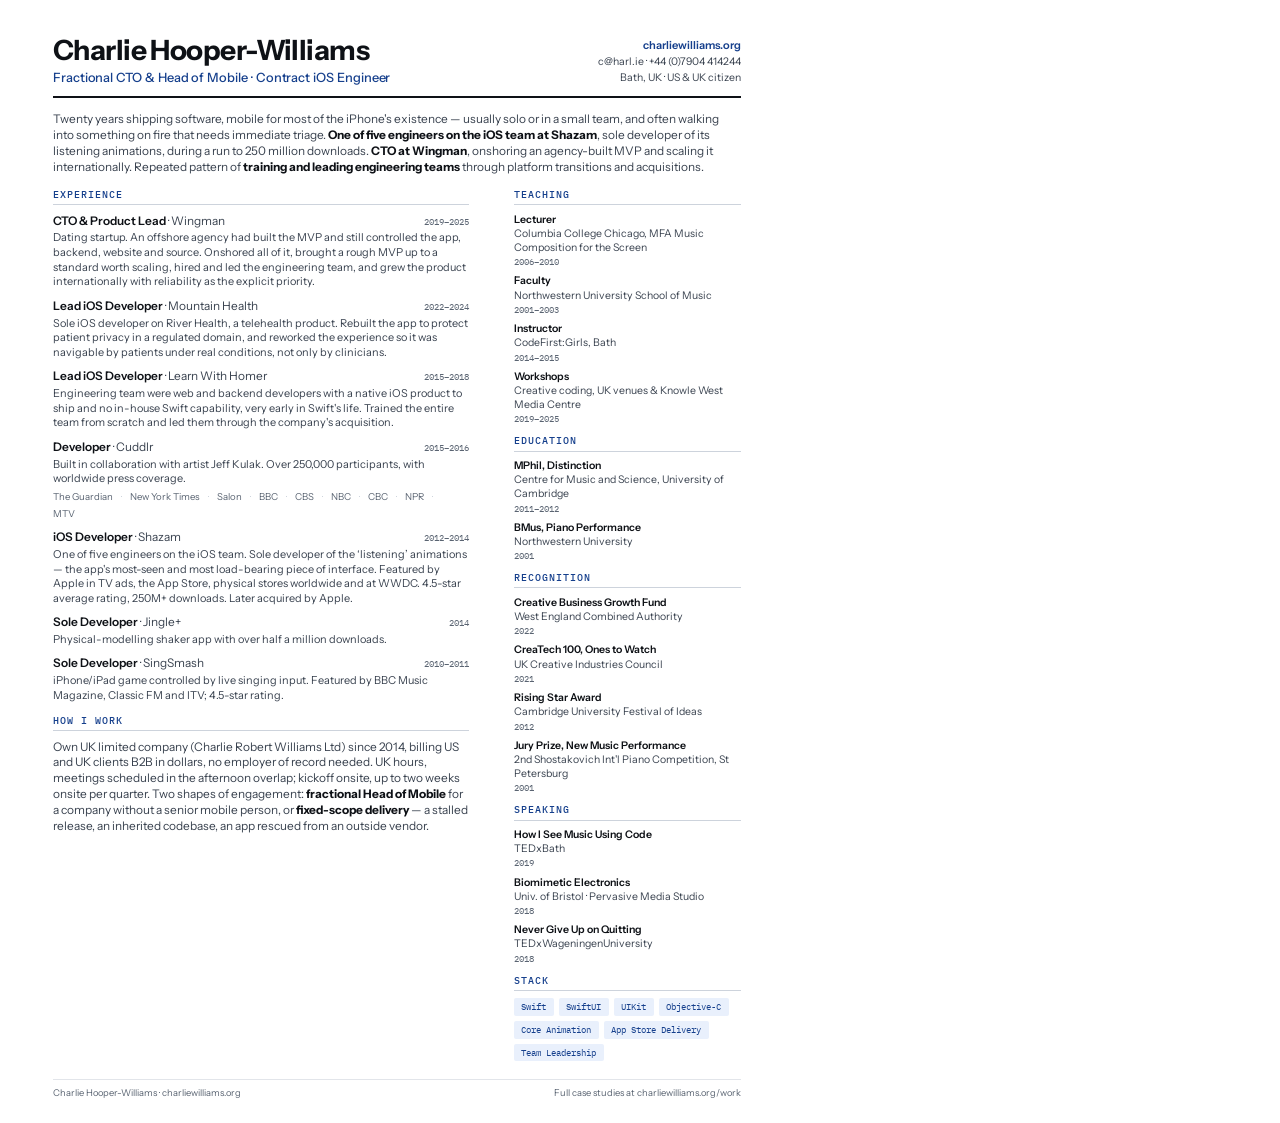
==== cv-build/cv.html @ 12a5b496 "Add downloadable CV and name the Ltd company - New one-pager CV (CHooperWilliams-CV-2026.pdf) rebuil" ====
<!doctype html>
<html lang="en">
<head>
<meta charset="utf-8">
<title>Charlie Hooper-Williams — CV</title>
<link rel="preconnect" href="https://fonts.googleapis.com">
<link rel="preconnect" href="https://fonts.gstatic.com" crossorigin>
<link rel="stylesheet" href="https://fonts.googleapis.com/css2?family=Instrument+Sans:wght@400;500;600;700&family=IBM+Plex+Mono:wght@400;500&display=swap">
<style>
  @page { size: A4; margin: 0; }
  :root{
    --ink:#0E1116; --ink-2:#39424F; --muted:#5A6472;
    --rule:#E2E5EA; --rule-strong:#CDD3DC;
    --accent:#1B4FB0; --accent-ink:#153F8C; --accent-soft:#E9F0FC;
    --paper:#FFFFFF; --surface:#F5F6F8;
  }
  *{box-sizing:border-box}
  html,body{margin:0; padding:0}
  body{
    width:210mm; min-height:297mm; background:var(--paper); color:var(--ink);
    font-family:"Instrument Sans","Helvetica Neue",Arial,sans-serif;
    font-size:8.6pt; line-height:1.34;
    -webkit-font-smoothing:antialiased;
  }
  .page{padding:9.5mm 14mm 6mm}

  /* ---- header ---- */
  header{display:flex; justify-content:space-between; align-items:flex-end; gap:18px;
    border-bottom:1.5pt solid var(--ink); padding-bottom:7pt; margin-bottom:10pt}
  h1{margin:0; font-size:21pt; font-weight:700; letter-spacing:-.02em; line-height:1}
  .role{margin-top:4pt; font-size:9.6pt; color:var(--accent-ink); font-weight:500; letter-spacing:-.005em}
  .contact{text-align:right; font-size:7.9pt; color:var(--ink-2); line-height:1.55}
  .contact a{color:var(--ink-2); text-decoration:none}
  .contact .lead{color:var(--accent-ink); font-weight:600; font-size:8.3pt}

  /* ---- layout ---- */
  .cols{display:grid; grid-template-columns:1fr 60mm; gap:12mm; align-items:start}
  section{margin-bottom:8.5pt}
  section:last-child{margin-bottom:0}
  h2{
    font-family:"IBM Plex Mono",ui-monospace,monospace; font-size:7.3pt; font-weight:500;
    letter-spacing:.1em; text-transform:uppercase; color:var(--accent-ink);
    margin:0 0 5.5pt; padding-bottom:2.5pt; border-bottom:0.8pt solid var(--rule-strong);
  }
  .lede{font-size:8.9pt; color:var(--ink-2); margin:0 0 10pt; max-width:100%}
  .lede strong{color:var(--ink)}

  /* ---- experience entries ---- */
  .role-entry{margin-bottom:6.5pt}
  .role-entry:last-child{margin-bottom:0}
  .rh{display:flex; justify-content:space-between; align-items:baseline; gap:10pt}
  .rh .who{font-weight:600; font-size:8.9pt}
  .rh .who .co{font-weight:400; color:var(--ink-2)}
  .rh .when{
    font-family:"IBM Plex Mono",ui-monospace,monospace; font-size:6.9pt; color:var(--muted);
    white-space:nowrap; font-variant-numeric:tabular-nums;
  }
  .role-entry p{margin:1.5pt 0 0; color:var(--ink-2); font-size:8.2pt}

  /* ---- sidebar lists ---- */
  .side section{margin-bottom:6.5pt}
  .side-entry{margin-bottom:4.5pt; font-size:7.9pt}
  .side-entry:last-child{margin-bottom:0}
  .side-entry .t{font-weight:600; color:var(--ink); display:block}
  .side-entry .o{color:var(--ink-2)}
  .side-entry .y{
    font-family:"IBM Plex Mono",ui-monospace,monospace; font-size:6.8pt; color:var(--muted);
    display:block; margin-top:1pt;
  }

  .press{
    display:flex; flex-wrap:wrap; gap:3pt 6pt; margin-top:3.5pt; font-size:7.2pt; color:var(--muted);
  }
  .press span{white-space:nowrap}
  .press span::after{content:"·"; margin-left:6pt; color:var(--rule-strong)}
  .press span:last-child::after{content:""}

  .pill-row{display:flex; flex-wrap:wrap; gap:4pt; margin-top:1pt}
  .pill{
    font-family:"IBM Plex Mono",ui-monospace,monospace; font-size:6.8pt;
    background:var(--accent-soft); color:var(--accent-ink); padding:2pt 5.5pt; border-radius:2px;
  }

  footer{
    margin-top:7pt; padding-top:5pt; border-top:0.8pt solid var(--rule);
    display:flex; justify-content:space-between; font-size:7pt; color:var(--muted);
  }
</style>
</head>
<body>
<div class="page">

  <header>
    <div>
      <h1>Charlie Hooper-Williams</h1>
      <div class="role">Fractional CTO &amp; Head of Mobile · Contract iOS Engineer</div>
    </div>
    <div class="contact">
      <div class="lead">charliewilliams.org</div>
      <div><a href="mailto:c@harl.ie">c@harl.ie</a> · +44 (0)7904 414244</div>
      <div>Bath, UK · US &amp; UK citizen</div>
    </div>
  </header>

  <p class="lede">Twenty years shipping software, mobile for most of the iPhone's existence &mdash; usually solo or in a small team, and often walking into something on fire that needs immediate triage. <strong>One of five engineers on the iOS team at Shazam</strong>, sole developer of its listening animations, during a run to 250 million downloads. <strong>CTO at Wingman</strong>, onshoring an agency-built MVP and scaling it internationally. Repeated pattern of <strong>training and leading engineering teams</strong> through platform transitions and acquisitions.</p>

  <div class="cols">
    <div class="main">

      <section>
        <h2>Experience</h2>

        <div class="role-entry">
          <div class="rh"><span class="who">CTO &amp; Product Lead <span class="co">&middot; Wingman</span></span><span class="when">2019&ndash;2025</span></div>
          <p>Dating startup. An offshore agency had built the MVP and still controlled the app, backend, website and source. Onshored all of it, brought a rough MVP up to a standard worth scaling, hired and led the engineering team, and grew the product internationally with reliability as the explicit priority.</p>
        </div>

        <div class="role-entry">
          <div class="rh"><span class="who">Lead iOS Developer <span class="co">&middot; Mountain Health</span></span><span class="when">2022&ndash;2024</span></div>
          <p>Sole iOS developer on River Health, a telehealth product. Rebuilt the app to protect patient privacy in a regulated domain, and reworked the experience so it was navigable by patients under real conditions, not only by clinicians.</p>
        </div>

        <div class="role-entry">
          <div class="rh"><span class="who">Lead iOS Developer <span class="co">&middot; Learn With Homer</span></span><span class="when">2015&ndash;2018</span></div>
          <p>Engineering team were web and backend developers with a native iOS product to ship and no in-house Swift capability, very early in Swift's life. Trained the entire team from scratch and led them through the company's acquisition.</p>
        </div>

        <div class="role-entry">
          <div class="rh"><span class="who">Developer <span class="co">&middot; Cuddlr</span></span><span class="when">2015&ndash;2016</span></div>
          <p>Built in collaboration with artist Jeff Kulak. Over 250,000 participants, with worldwide press coverage.</p>
          <div class="press">
            <span>The Guardian</span><span>New York Times</span><span>Salon</span><span>BBC</span><span>CBS</span><span>NBC</span><span>CBC</span><span>NPR</span><span>MTV</span>
          </div>
        </div>

        <div class="role-entry">
          <div class="rh"><span class="who">iOS Developer <span class="co">&middot; Shazam</span></span><span class="when">2012&ndash;2014</span></div>
          <p>One of five engineers on the iOS team. Sole developer of the &lsquo;listening&rsquo; animations &mdash; the app's most-seen and most load-bearing piece of interface. Featured by Apple in TV ads, the App Store, physical stores worldwide and at WWDC. 4.5-star average rating, 250M+ downloads. Later acquired by Apple.</p>
        </div>

        <div class="role-entry">
          <div class="rh"><span class="who">Sole Developer <span class="co">&middot; Jingle+</span></span><span class="when">2014</span></div>
          <p>Physical-modelling shaker app with over half a million downloads.</p>
        </div>

        <div class="role-entry">
          <div class="rh"><span class="who">Sole Developer <span class="co">&middot; SingSmash</span></span><span class="when">2010&ndash;2011</span></div>
          <p>iPhone/iPad game controlled by live singing input. Featured by BBC Music Magazine, Classic FM and ITV; 4.5-star rating.</p>
        </div>

      </section>

      <section>
        <h2>How I work</h2>
        <p class="lede" style="margin-bottom:0">Own UK limited company (Charlie Robert Williams Ltd) since 2014, billing US and UK clients B2B in dollars, no employer of record needed. UK hours, meetings scheduled in the afternoon overlap; kickoff onsite, up to two weeks onsite per quarter. Two shapes of engagement: <strong>fractional Head of Mobile</strong> for a company without a senior mobile person, or <strong>fixed-scope delivery</strong> &mdash; a stalled release, an inherited codebase, an app rescued from an outside vendor.</p>
      </section>

    </div>

    <div class="side">

      <section>
        <h2>Teaching</h2>
        <div class="side-entry"><span class="t">Lecturer</span><span class="o">Columbia College Chicago, MFA Music Composition for the Screen</span><span class="y">2006&ndash;2010</span></div>
        <div class="side-entry"><span class="t">Faculty</span><span class="o">Northwestern University School of Music</span><span class="y">2001&ndash;2003</span></div>
        <div class="side-entry"><span class="t">Instructor</span><span class="o">CodeFirst:Girls, Bath</span><span class="y">2014&ndash;2015</span></div>
        <div class="side-entry"><span class="t">Workshops</span><span class="o">Creative coding, UK venues &amp; Knowle West Media Centre</span><span class="y">2019&ndash;2025</span></div>
      </section>

      <section>
        <h2>Education</h2>
        <div class="side-entry"><span class="t">MPhil, Distinction</span><span class="o">Centre for Music and Science, University of Cambridge</span><span class="y">2011&ndash;2012</span></div>
        <div class="side-entry"><span class="t">BMus, Piano Performance</span><span class="o">Northwestern University</span><span class="y">2001</span></div>
      </section>

      <section>
        <h2>Recognition</h2>
        <div class="side-entry"><span class="t">Creative Business Growth Fund</span><span class="o">West England Combined Authority</span><span class="y">2022</span></div>
        <div class="side-entry"><span class="t">CreaTech 100, Ones to Watch</span><span class="o">UK Creative Industries Council</span><span class="y">2021</span></div>
        <div class="side-entry"><span class="t">Rising Star Award</span><span class="o">Cambridge University Festival of Ideas</span><span class="y">2012</span></div>
        <div class="side-entry"><span class="t">Jury Prize, New Music Performance</span><span class="o">2nd Shostakovich Int'l Piano Competition, St Petersburg</span><span class="y">2001</span></div>
      </section>

      <section>
        <h2>Speaking</h2>
        <div class="side-entry"><span class="t">How I See Music Using Code</span><span class="o">TEDxBath</span><span class="y">2019</span></div>
        <div class="side-entry"><span class="t">Biomimetic Electronics</span><span class="o">Univ. of Bristol &middot; Pervasive Media Studio</span><span class="y">2018</span></div>
        <div class="side-entry"><span class="t">Never Give Up on Quitting</span><span class="o">TEDxWageningenUniversity</span><span class="y">2018</span></div>
      </section>

      <section>
        <h2>Stack</h2>
        <div class="pill-row">
          <span class="pill">Swift</span><span class="pill">SwiftUI</span><span class="pill">UIKit</span>
          <span class="pill">Objective-C</span><span class="pill">Core Animation</span>
          <span class="pill">App Store Delivery</span><span class="pill">Team Leadership</span>
        </div>
      </section>

    </div>
  </div>

  <footer>
    <span>Charlie Hooper-Williams &middot; charliewilliams.org</span>
    <span>Full case studies at charliewilliams.org/work</span>
  </footer>

</div>
</body>
</html>
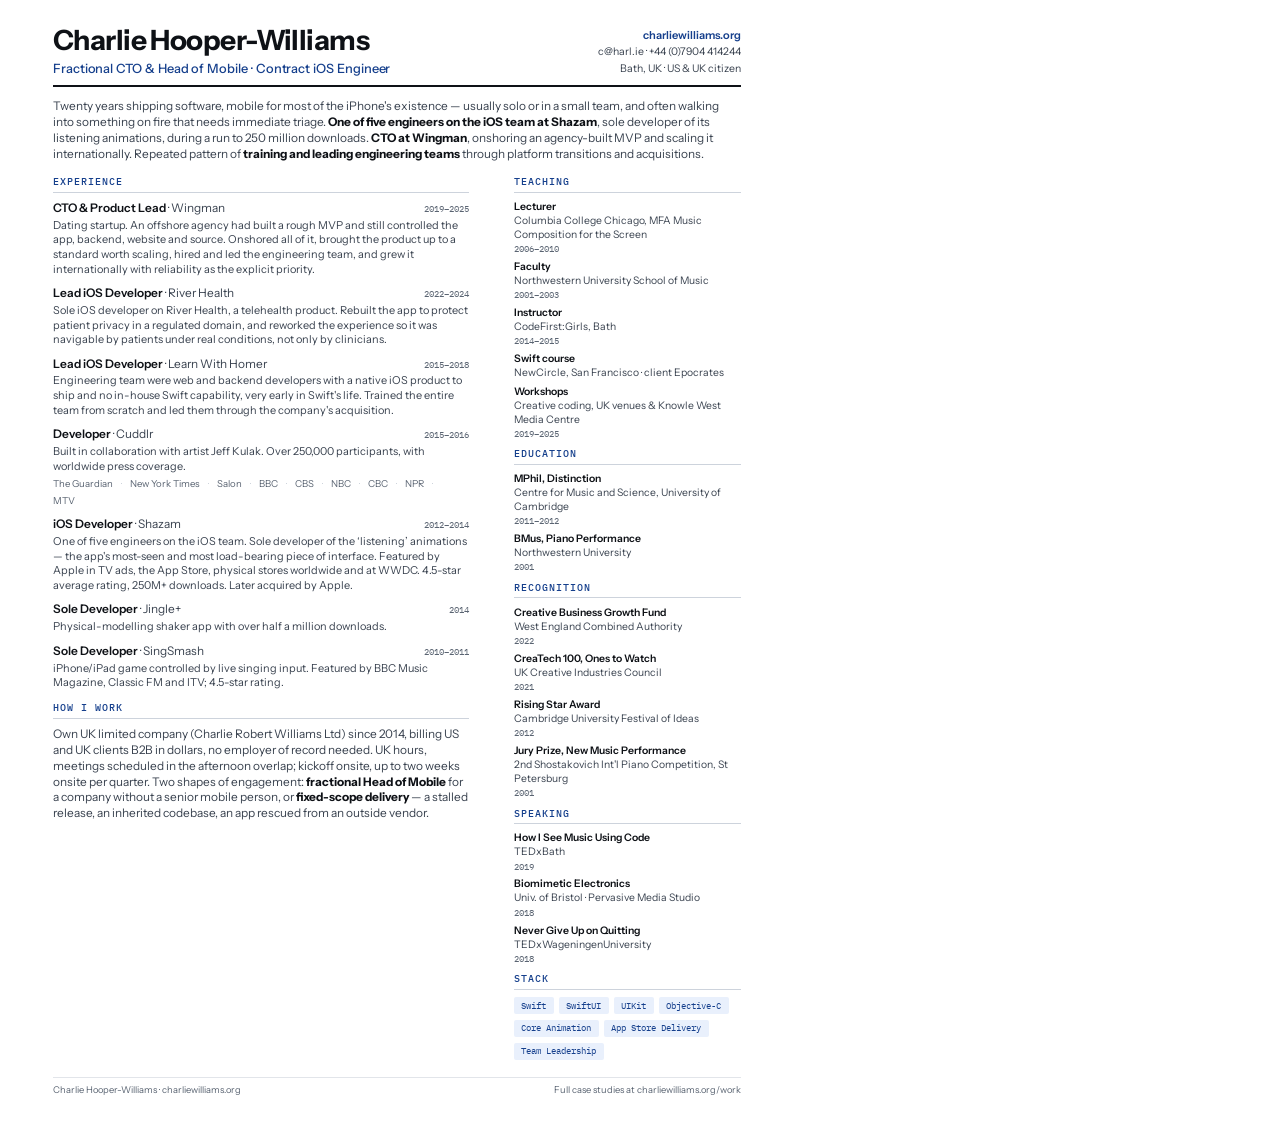
==== commit 7e7e1a6c: "Use River Health as the public brand, fix MVP repetition, add NewCircle - Rename the case study back" ====
--- a/cv-build/cv.html
+++ b/cv-build/cv.html
@@ -22,11 +22,11 @@
     font-size:8.6pt; line-height:1.34;
     -webkit-font-smoothing:antialiased;
   }
-  .page{padding:9.5mm 14mm 6mm}
+  .page{padding:7mm 14mm 5.5mm}
 
   /* ---- header ---- */
   header{display:flex; justify-content:space-between; align-items:flex-end; gap:18px;
-    border-bottom:1.5pt solid var(--ink); padding-bottom:7pt; margin-bottom:10pt}
+    border-bottom:1.5pt solid var(--ink); padding-bottom:6pt; margin-bottom:8.5pt}
   h1{margin:0; font-size:21pt; font-weight:700; letter-spacing:-.02em; line-height:1}
   .role{margin-top:4pt; font-size:9.6pt; color:var(--accent-ink); font-weight:500; letter-spacing:-.005em}
   .contact{text-align:right; font-size:7.9pt; color:var(--ink-2); line-height:1.55}
@@ -58,8 +58,8 @@
   .role-entry p{margin:1.5pt 0 0; color:var(--ink-2); font-size:8.2pt}
 
   /* ---- sidebar lists ---- */
-  .side section{margin-bottom:6.5pt}
-  .side-entry{margin-bottom:4.5pt; font-size:7.9pt}
+  .side section{margin-bottom:5.5pt}
+  .side-entry{margin-bottom:3.6pt; font-size:7.8pt}
   .side-entry:last-child{margin-bottom:0}
   .side-entry .t{font-weight:600; color:var(--ink); display:block}
   .side-entry .o{color:var(--ink-2)}
@@ -112,11 +112,11 @@
 
         <div class="role-entry">
           <div class="rh"><span class="who">CTO &amp; Product Lead <span class="co">&middot; Wingman</span></span><span class="when">2019&ndash;2025</span></div>
-          <p>Dating startup. An offshore agency had built the MVP and still controlled the app, backend, website and source. Onshored all of it, brought a rough MVP up to a standard worth scaling, hired and led the engineering team, and grew the product internationally with reliability as the explicit priority.</p>
-        </div>
-
-        <div class="role-entry">
-          <div class="rh"><span class="who">Lead iOS Developer <span class="co">&middot; Mountain Health</span></span><span class="when">2022&ndash;2024</span></div>
+          <p>Dating startup. An offshore agency had built a rough MVP and still controlled the app, backend, website and source. Onshored all of it, brought the product up to a standard worth scaling, hired and led the engineering team, and grew it internationally with reliability as the explicit priority.</p>
+        </div>
+
+        <div class="role-entry">
+          <div class="rh"><span class="who">Lead iOS Developer <span class="co">&middot; River Health</span></span><span class="when">2022&ndash;2024</span></div>
           <p>Sole iOS developer on River Health, a telehealth product. Rebuilt the app to protect patient privacy in a regulated domain, and reworked the experience so it was navigable by patients under real conditions, not only by clinicians.</p>
         </div>
 
@@ -164,6 +164,7 @@
         <div class="side-entry"><span class="t">Lecturer</span><span class="o">Columbia College Chicago, MFA Music Composition for the Screen</span><span class="y">2006&ndash;2010</span></div>
         <div class="side-entry"><span class="t">Faculty</span><span class="o">Northwestern University School of Music</span><span class="y">2001&ndash;2003</span></div>
         <div class="side-entry"><span class="t">Instructor</span><span class="o">CodeFirst:Girls, Bath</span><span class="y">2014&ndash;2015</span></div>
+        <div class="side-entry"><span class="t">Swift course</span><span class="o">NewCircle, San Francisco &middot; client Epocrates</span></div>
         <div class="side-entry"><span class="t">Workshops</span><span class="o">Creative coding, UK venues &amp; Knowle West Media Centre</span><span class="y">2019&ndash;2025</span></div>
       </section>
 
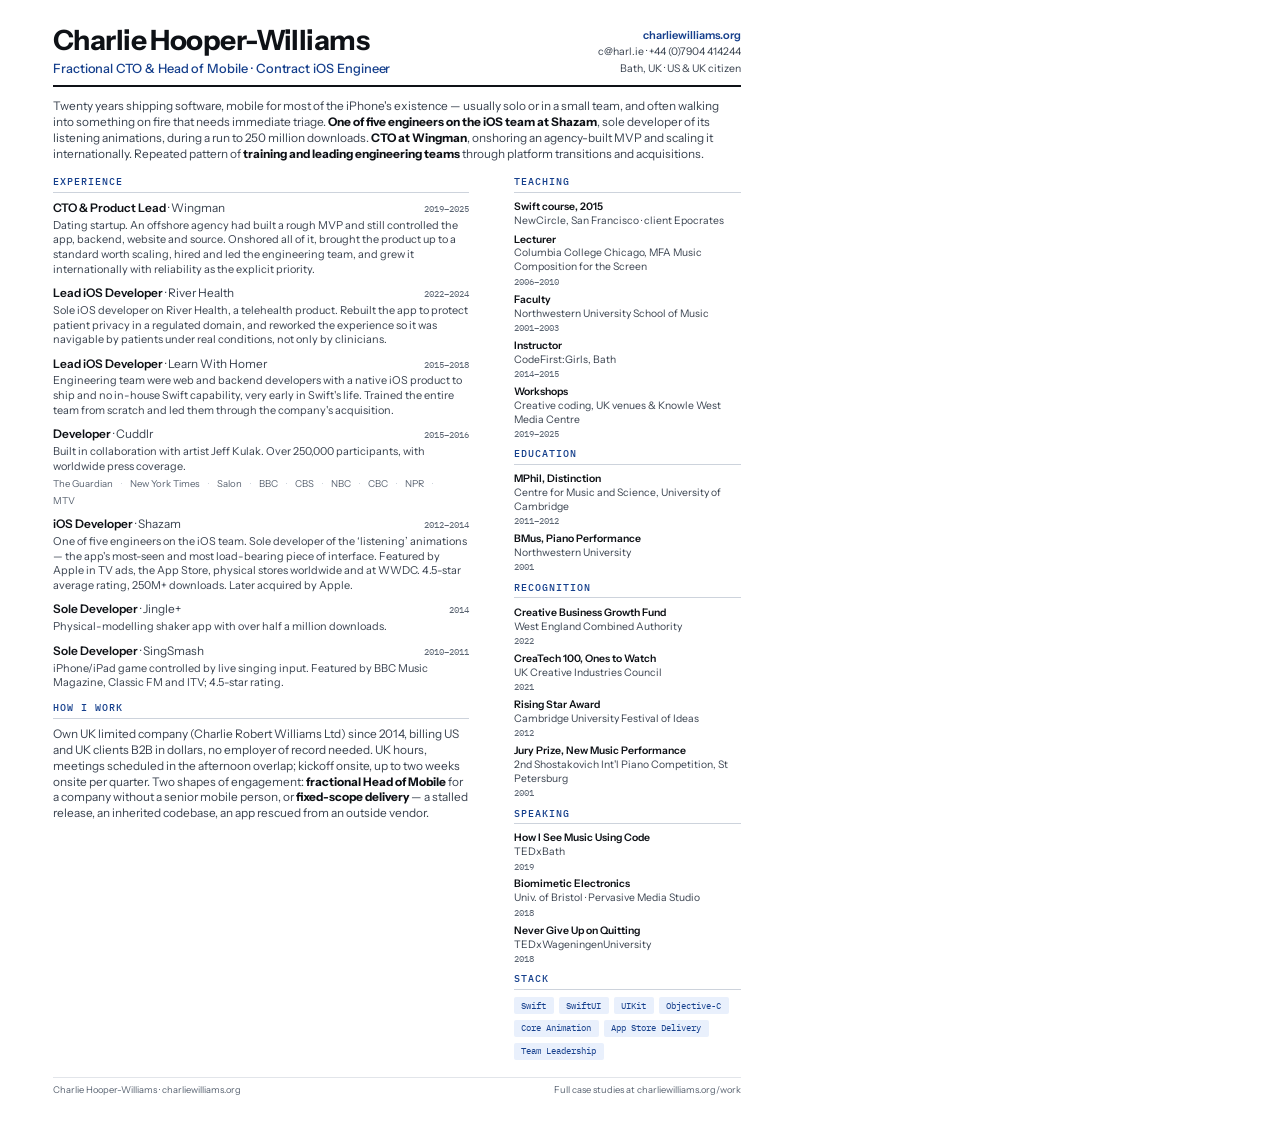
==== commit 3b404f70: "CV: move NewCircle Swift course to top, add 2015 Co-Authored-By: Claude Sonnet 5 <noreply@anthropic." ====
--- a/cv-build/cv.html
+++ b/cv-build/cv.html
@@ -161,10 +161,10 @@
 
       <section>
         <h2>Teaching</h2>
+        <div class="side-entry"><span class="t">Swift course, 2015</span><span class="o">NewCircle, San Francisco &middot; client Epocrates</span></div>
         <div class="side-entry"><span class="t">Lecturer</span><span class="o">Columbia College Chicago, MFA Music Composition for the Screen</span><span class="y">2006&ndash;2010</span></div>
         <div class="side-entry"><span class="t">Faculty</span><span class="o">Northwestern University School of Music</span><span class="y">2001&ndash;2003</span></div>
         <div class="side-entry"><span class="t">Instructor</span><span class="o">CodeFirst:Girls, Bath</span><span class="y">2014&ndash;2015</span></div>
-        <div class="side-entry"><span class="t">Swift course</span><span class="o">NewCircle, San Francisco &middot; client Epocrates</span></div>
         <div class="side-entry"><span class="t">Workshops</span><span class="o">Creative coding, UK venues &amp; Knowle West Media Centre</span><span class="y">2019&ndash;2025</span></div>
       </section>
 
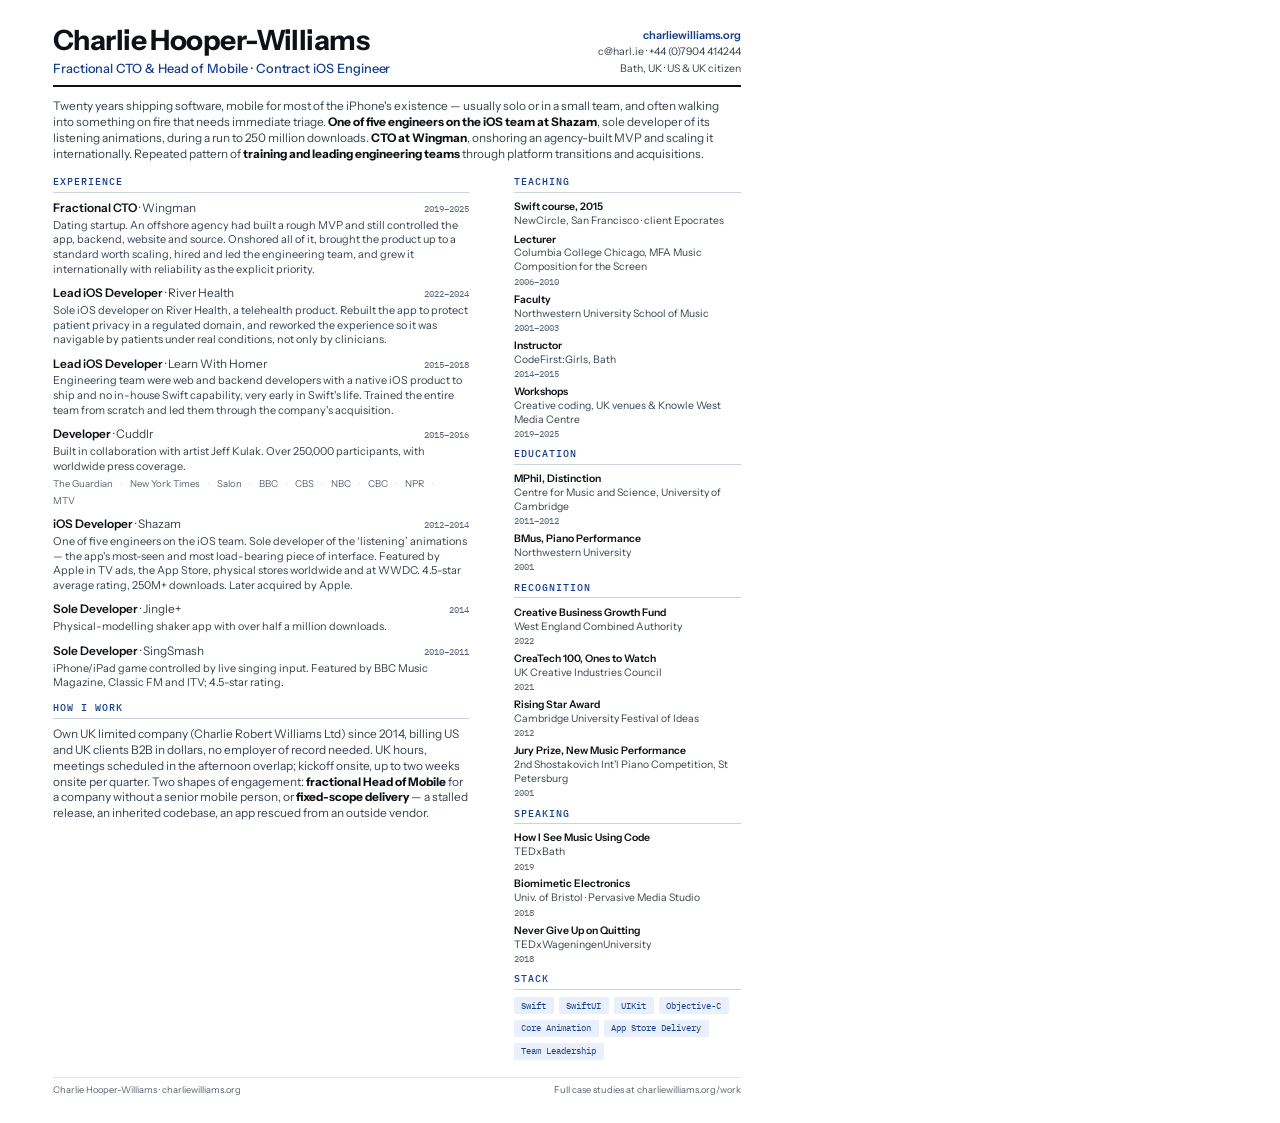
==== commit 83fca107: "Drop 'Product Lead' from Wingman title, fix awkward services phrasing Co-Authored-By: Claude Sonnet " ====
--- a/cv-build/cv.html
+++ b/cv-build/cv.html
@@ -111,7 +111,7 @@
         <h2>Experience</h2>
 
         <div class="role-entry">
-          <div class="rh"><span class="who">CTO &amp; Product Lead <span class="co">&middot; Wingman</span></span><span class="when">2019&ndash;2025</span></div>
+          <div class="rh"><span class="who">Fractional CTO <span class="co">&middot; Wingman</span></span><span class="when">2019&ndash;2025</span></div>
           <p>Dating startup. An offshore agency had built a rough MVP and still controlled the app, backend, website and source. Onshored all of it, brought the product up to a standard worth scaling, hired and led the engineering team, and grew it internationally with reliability as the explicit priority.</p>
         </div>
 
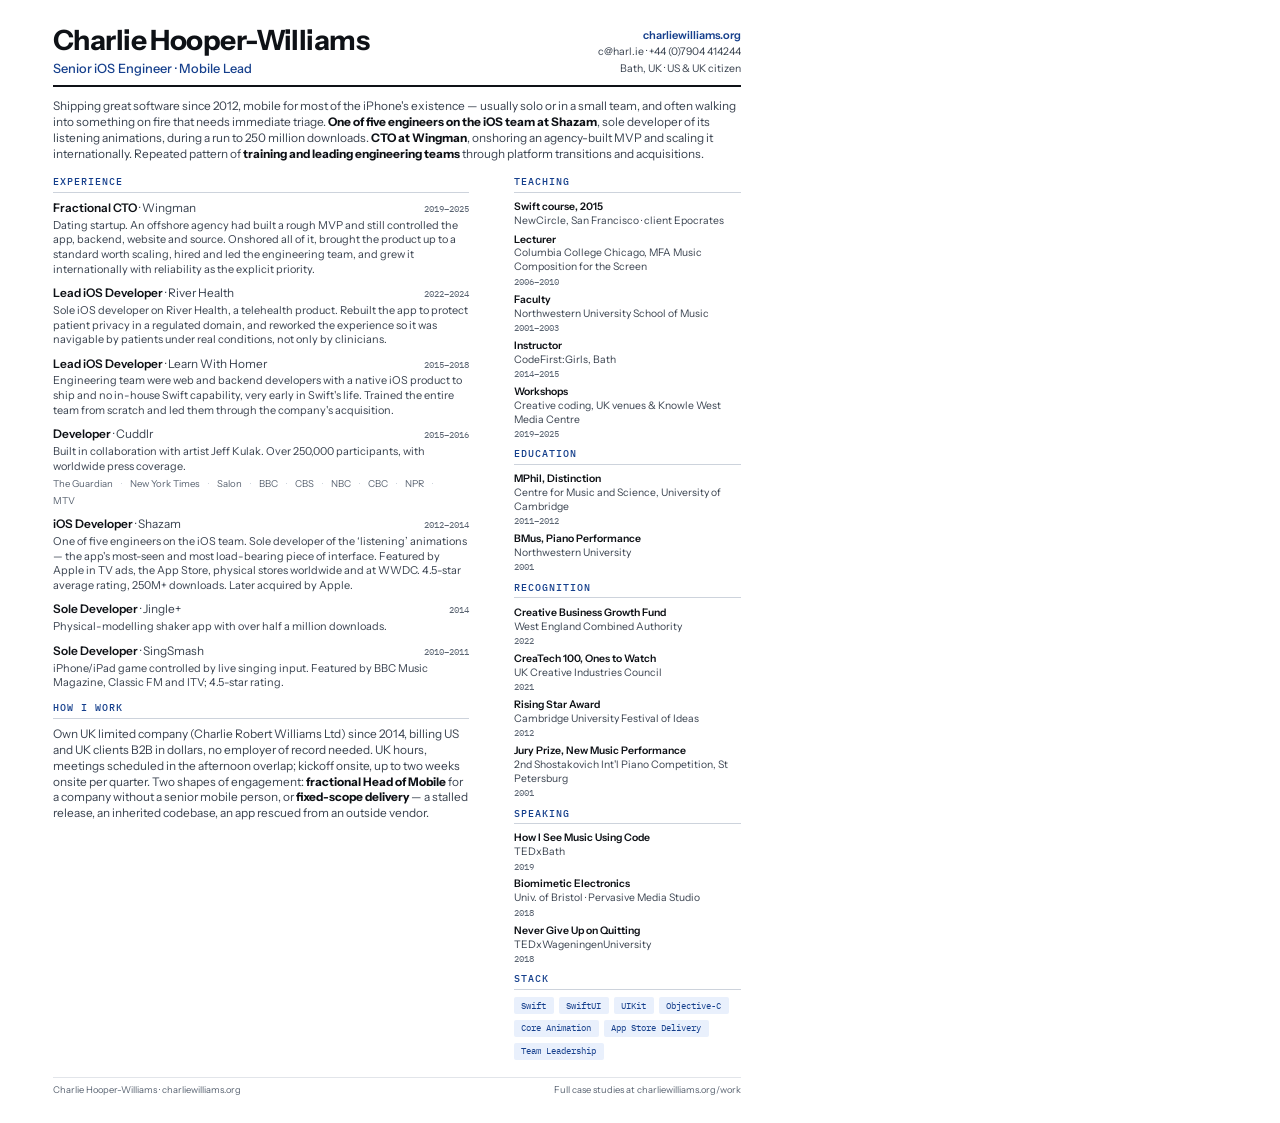
==== commit f91d36cd: "pivot toward IC work" ====
--- a/cv-build/cv.html
+++ b/cv-build/cv.html
@@ -93,7 +93,7 @@
   <header>
     <div>
       <h1>Charlie Hooper-Williams</h1>
-      <div class="role">Fractional CTO &amp; Head of Mobile · Contract iOS Engineer</div>
+      <div class="role">Senior iOS Engineer · Mobile Lead</div>
     </div>
     <div class="contact">
       <div class="lead">charliewilliams.org</div>
@@ -102,7 +102,7 @@
     </div>
   </header>
 
-  <p class="lede">Twenty years shipping software, mobile for most of the iPhone's existence &mdash; usually solo or in a small team, and often walking into something on fire that needs immediate triage. <strong>One of five engineers on the iOS team at Shazam</strong>, sole developer of its listening animations, during a run to 250 million downloads. <strong>CTO at Wingman</strong>, onshoring an agency-built MVP and scaling it internationally. Repeated pattern of <strong>training and leading engineering teams</strong> through platform transitions and acquisitions.</p>
+  <p class="lede">Shipping great software since 2012, mobile for most of the iPhone's existence &mdash; usually solo or in a small team, and often walking into something on fire that needs immediate triage. <strong>One of five engineers on the iOS team at Shazam</strong>, sole developer of its listening animations, during a run to 250 million downloads. <strong>CTO at Wingman</strong>, onshoring an agency-built MVP and scaling it internationally. Repeated pattern of <strong>training and leading engineering teams</strong> through platform transitions and acquisitions.</p>
 
   <div class="cols">
     <div class="main">
